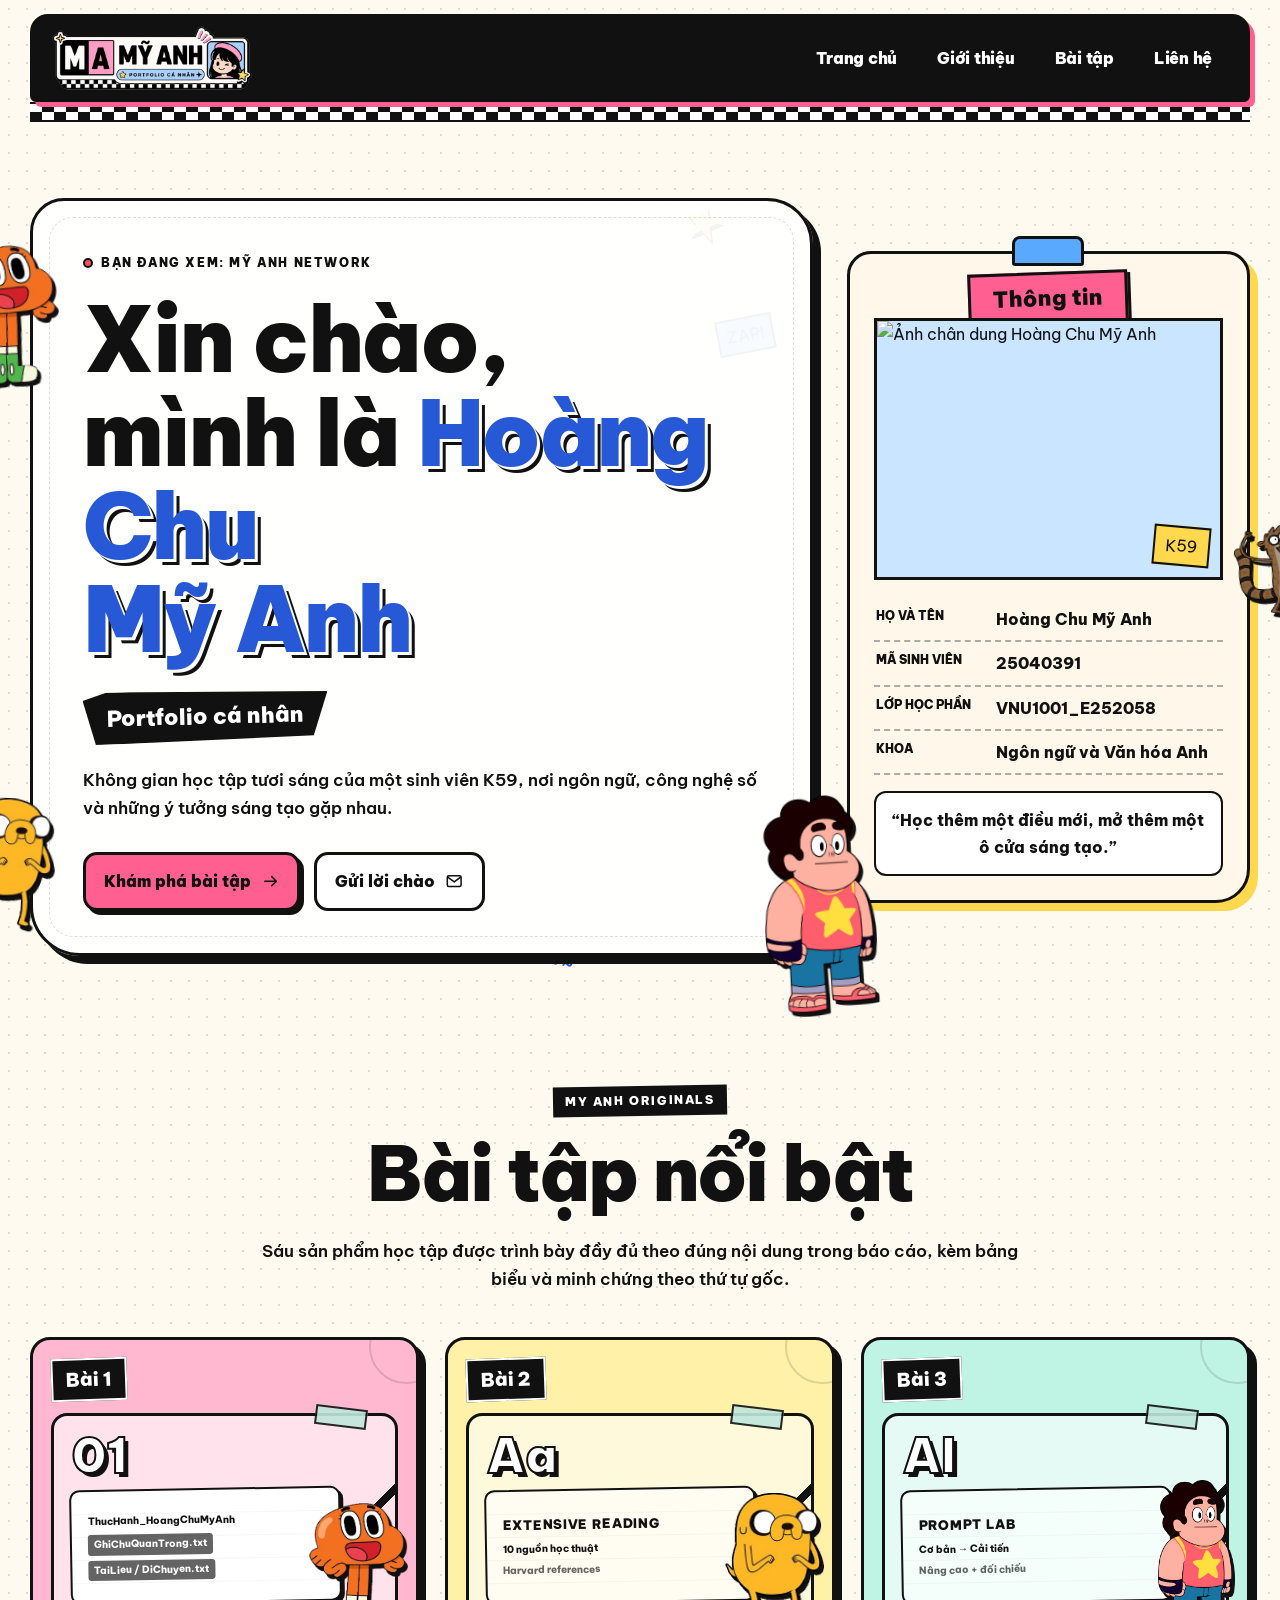
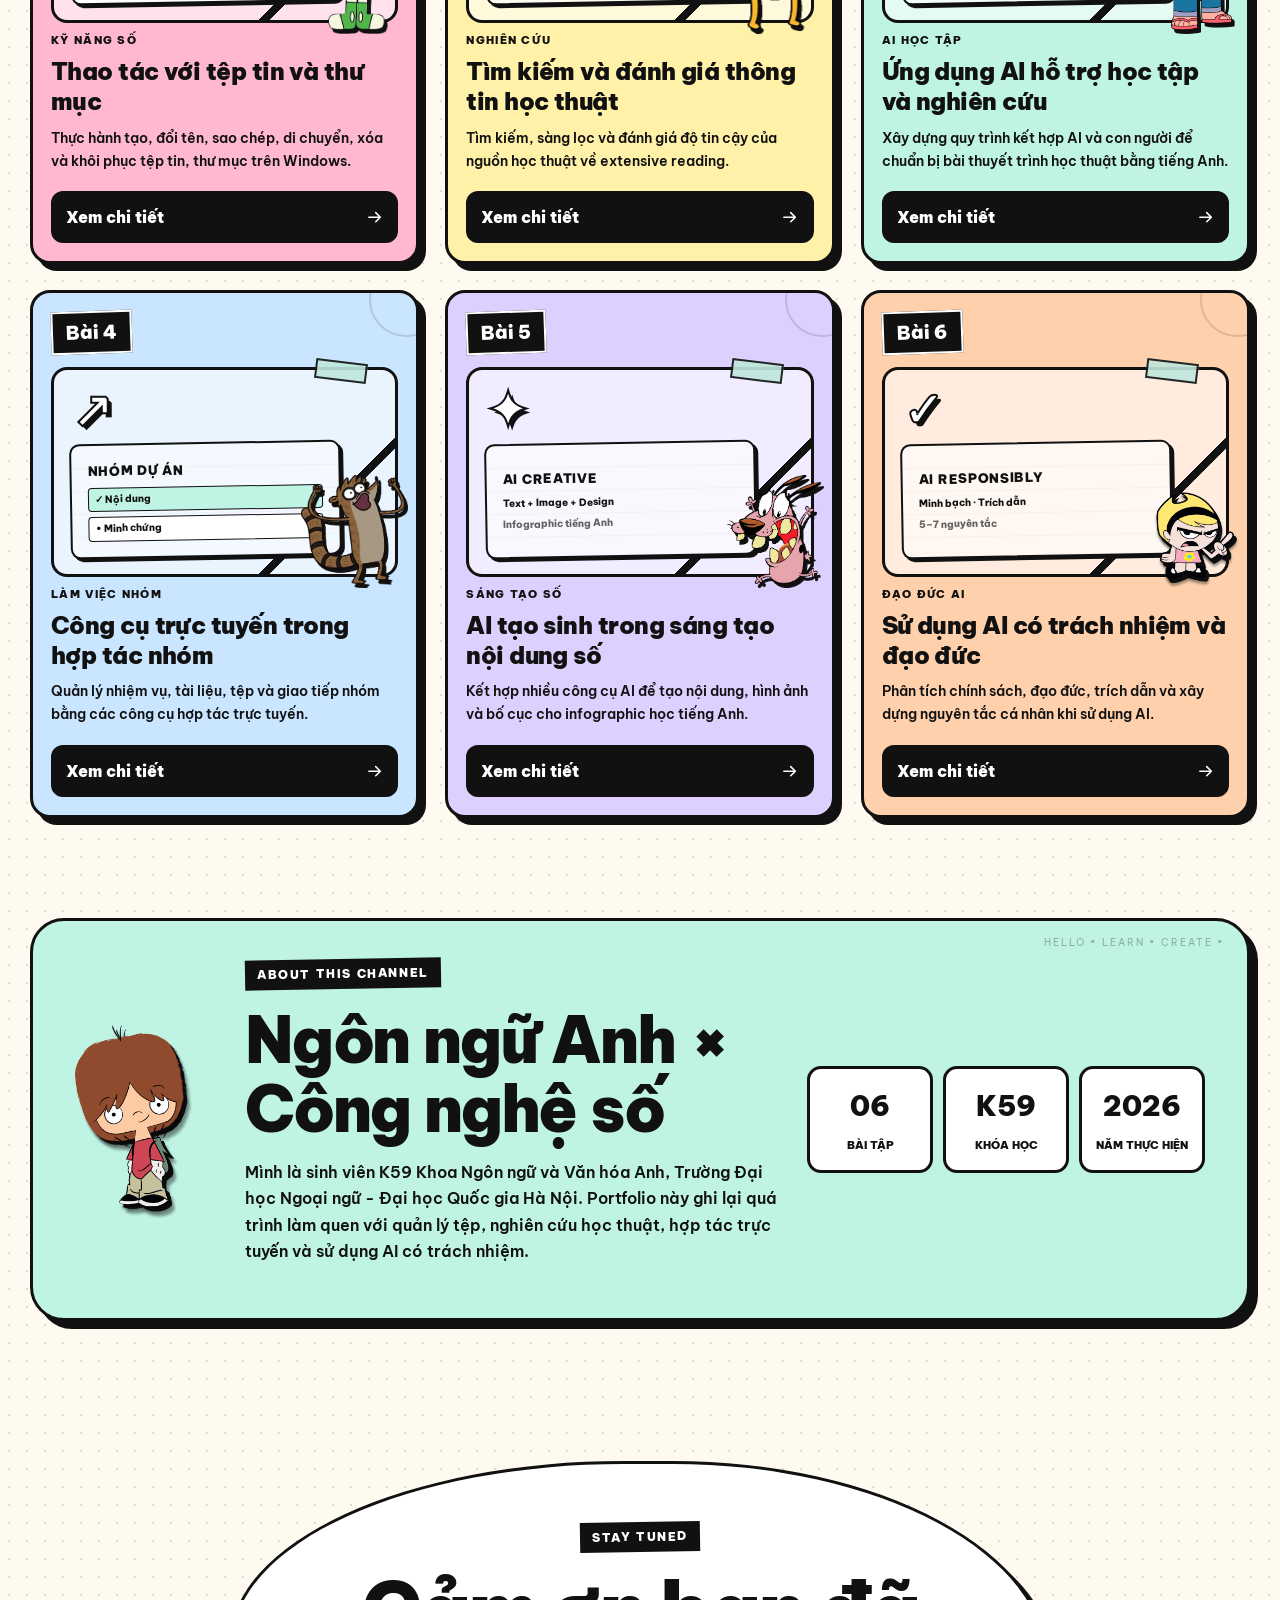
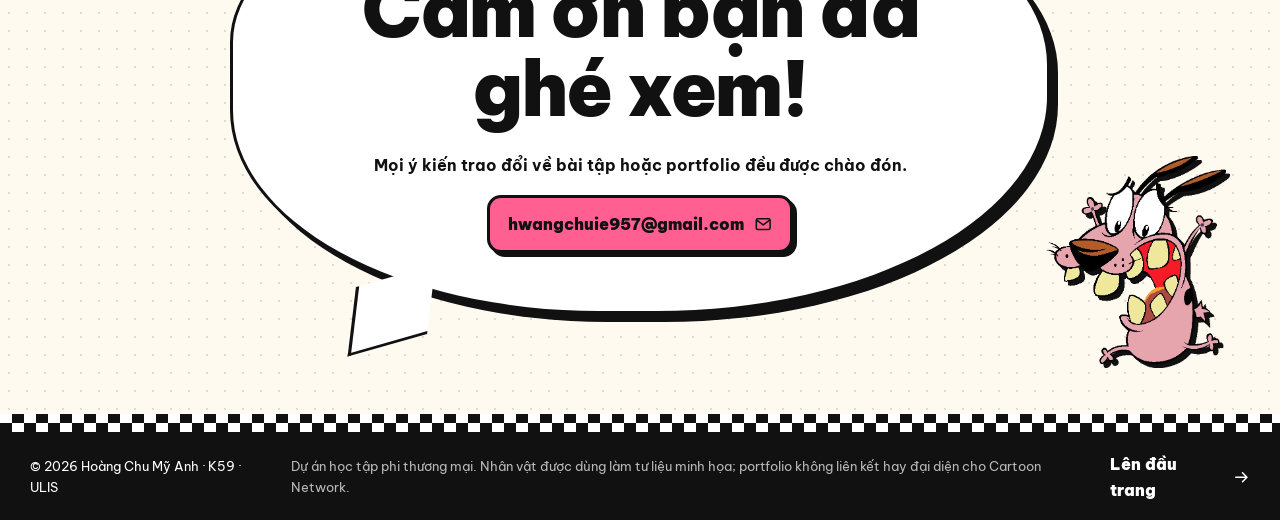
==== index.html @ 29917b9f "first commit" ====
<!doctype html>
<html lang="vi">
<head>
  <meta charset="utf-8">
  <meta name="viewport" content="width=device-width, initial-scale=1">
  <meta name="description" content="Portfolio môn Nhập môn Công nghệ số và Trí tuệ nhân tạo của Hoàng Chu Mỹ Anh, sinh viên K59 Trường Đại học Ngoại ngữ - ĐHQGHN.">
  <meta name="theme-color" content="#ff5f91">
  <title>Hoàng Chu Mỹ Anh | Portfolio NMCNS & AI</title>
  <link rel="icon" href="assets/brand/favicon.svg" type="image/svg+xml">
  <link rel="preconnect" href="https://fonts.googleapis.com">
  <link rel="preconnect" href="https://fonts.gstatic.com" crossorigin>
  <link rel="stylesheet" href="style.css">
  <script src="script.js" defer></script>
</head>
<body class="home-page">
<a class="skip-link" href="#main">Bỏ qua điều hướng</a>

<header class="site-header" id="top">
  <a class="brand" href="index.html" aria-label="Trang chủ Hoàng Chu Mỹ Anh"><img src="assets/brand/logo-my-anh.png" alt="Mỹ Anh Portfolio Network"></a>
  <button class="menu-button" type="button" aria-expanded="false" aria-controls="site-nav" aria-label="Mở menu"><svg viewBox="0 0 24 24" aria-hidden="true"><path d="M4 7h16M4 12h16M4 17h16"/></svg></button>
  <nav class="nav-links" id="site-nav" aria-label="Điều hướng chính">
    <a href="index.html#trang-chu">Trang chủ</a>
    <a href="index.html#gioi-thieu">Giới thiệu</a>
    <a href="index.html#bai-tap">Bài tập</a>
    <a href="index.html#lien-he">Liên hệ</a>
  </nav>
</header>
<div class="checker-line" aria-hidden="true"></div>

<main id="main">
  <section class="hero section-shell" id="trang-chu">
    <div class="hero-doodles" aria-hidden="true">
      <span class="doodle doodle-star">★</span><span class="doodle doodle-zap">ZAP!</span><span class="doodle doodle-wave">~~~~</span>
    </div>
    <img class="character character-darwin" src="assets/characters/darwin.png" alt="" aria-hidden="true">
    <img class="character character-jake" src="assets/characters/jake.png" alt="" aria-hidden="true">
    <div class="hero-panel reveal">
      <span class="eyebrow"><span class="on-air-dot"></span> Bạn đang xem: Mỹ Anh Network</span>
      <h1>Xin chào,<br>mình là <em>Hoàng Chu<br>Mỹ Anh</em></h1>
      <div class="hero-ribbon">Portfolio cá nhân</div>
      <p>Không gian học tập tươi sáng của một sinh viên K59, nơi ngôn ngữ, công nghệ số và những ý tưởng sáng tạo gặp nhau.</p>
      <div class="hero-actions">
        <a class="button primary" href="#bai-tap">Khám phá bài tập <svg viewBox="0 0 24 24" aria-hidden="true"><path d="M5 12h14M14 6l6 6-6 6"/></svg></a>
        <a class="button ghost" href="mailto:hwangchuie957@gmail.com">Gửi lời chào <svg viewBox="0 0 24 24" aria-hidden="true"><rect x="3" y="5" width="18" height="14" rx="2"/><path d="m4 7 8 6 8-6"/></svg></a>
      </div>
    </div>
    <aside class="profile-card reveal" id="gioi-thieu" style="--delay:100ms">
      <div class="profile-clip" aria-hidden="true"></div>
      <span class="profile-label">Thông tin</span>
      <div class="profile-main">
        <div class="profile-photo-wrap">
          <img src="assets/profile/hoang-chu-my-anh.png" alt="Ảnh chân dung Hoàng Chu Mỹ Anh">
          <span class="photo-sticker">K59</span>
        </div>
        <dl class="profile-list">
          <div><dt>Họ và tên</dt><dd>Hoàng Chu Mỹ Anh</dd></div>
          <div><dt>Mã sinh viên</dt><dd>25040391</dd></div>
          <div><dt>Lớp học phần</dt><dd>VNU1001_E252058</dd></div>
          <div><dt>Khoa</dt><dd>Ngôn ngữ và Văn hóa Anh</dd></div>
        </dl>
      </div>
      <blockquote>“Học thêm một điều mới, mở thêm một ô cửa sáng tạo.”</blockquote>
      <img class="profile-peeker" src="assets/characters/rigby.png" alt="" aria-hidden="true">
    </aside>
    <img class="character character-steven" src="assets/characters/steven.png" alt="" aria-hidden="true">
  </section>

  <section class="projects section-shell" id="bai-tap">
    <div class="section-heading reveal">
      <span class="kicker">MY ANH ORIGINALS</span>
      <h2>Bài tập nổi bật</h2>
      <p>Sáu sản phẩm học tập được trình bày đầy đủ theo đúng nội dung trong báo cáo, kèm bảng biểu và minh chứng theo thứ tự gốc.</p>
    </div>
    <div class="projects-grid">
    <article class="project-card pink reveal" style="--delay:45ms">
      <div class="project-number">Bài 1</div>
      <div class="project-visual">
        <span class="project-symbol">01</span>
        <div class="project-demo demo-files" aria-hidden="true"><span>ThucHanh_HoangChuMyAnh</span><i>GhiChuQuanTrong.txt</i><i>TaiLieu / DiChuyen.txt</i></div>
        <img class="project-character" src="assets/characters/darwin.png" alt="" aria-hidden="true">
      </div>
      <div class="project-copy">
        <span class="project-tag">Kỹ năng số</span>
        <h3>Thao tác với tệp tin và thư mục</h3>
        <p>Thực hành tạo, đổi tên, sao chép, di chuyển, xóa và khôi phục tệp tin, thư mục trên Windows.</p>
      </div>
      <a class="project-link" href="bai-1.html" aria-label="Xem chi tiết Bài 1: Thao tác với tệp tin và thư mục">Xem chi tiết <svg viewBox="0 0 24 24" aria-hidden="true"><path d="M5 12h14M14 6l6 6-6 6"/></svg></a>
    </article>
    <article class="project-card yellow reveal" style="--delay:90ms">
      <div class="project-number">Bài 2</div>
      <div class="project-visual">
        <span class="project-symbol">Aa</span>
        <div class="project-demo demo-research" aria-hidden="true"><b>EXTENSIVE READING</b><span>10 nguồn học thuật</span><i>Harvard references</i></div>
        <img class="project-character" src="assets/characters/jake.png" alt="" aria-hidden="true">
      </div>
      <div class="project-copy">
        <span class="project-tag">Nghiên cứu</span>
        <h3>Tìm kiếm và đánh giá thông tin học thuật</h3>
        <p>Tìm kiếm, sàng lọc và đánh giá độ tin cậy của nguồn học thuật về extensive reading.</p>
      </div>
      <a class="project-link" href="bai-2.html" aria-label="Xem chi tiết Bài 2: Tìm kiếm và đánh giá thông tin học thuật">Xem chi tiết <svg viewBox="0 0 24 24" aria-hidden="true"><path d="M5 12h14M14 6l6 6-6 6"/></svg></a>
    </article>
    <article class="project-card mint reveal" style="--delay:135ms">
      <div class="project-number">Bài 3</div>
      <div class="project-visual">
        <span class="project-symbol">AI</span>
        <div class="project-demo demo-prompt" aria-hidden="true"><b>PROMPT LAB</b><span>Cơ bản → Cải tiến</span><i>Nâng cao + đối chiếu</i></div>
        <img class="project-character" src="assets/characters/steven.png" alt="" aria-hidden="true">
      </div>
      <div class="project-copy">
        <span class="project-tag">AI học tập</span>
        <h3>Ứng dụng AI hỗ trợ học tập và nghiên cứu</h3>
        <p>Xây dựng quy trình kết hợp AI và con người để chuẩn bị bài thuyết trình học thuật bằng tiếng Anh.</p>
      </div>
      <a class="project-link" href="bai-3.html" aria-label="Xem chi tiết Bài 3: Ứng dụng AI hỗ trợ học tập và nghiên cứu">Xem chi tiết <svg viewBox="0 0 24 24" aria-hidden="true"><path d="M5 12h14M14 6l6 6-6 6"/></svg></a>
    </article>
    <article class="project-card blue reveal" style="--delay:180ms">
      <div class="project-number">Bài 4</div>
      <div class="project-visual">
        <span class="project-symbol">↗</span>
        <div class="project-demo demo-team" aria-hidden="true"><b>NHÓM DỰ ÁN</b><span class="task done">✓ Nội dung</span><span class="task">• Minh chứng</span></div>
        <img class="project-character" src="assets/characters/rigby.png" alt="" aria-hidden="true">
      </div>
      <div class="project-copy">
        <span class="project-tag">Làm việc nhóm</span>
        <h3>Công cụ trực tuyến trong hợp tác nhóm</h3>
        <p>Quản lý nhiệm vụ, tài liệu, tệp và giao tiếp nhóm bằng các công cụ hợp tác trực tuyến.</p>
      </div>
      <a class="project-link" href="bai-4.html" aria-label="Xem chi tiết Bài 4: Công cụ trực tuyến trong hợp tác nhóm">Xem chi tiết <svg viewBox="0 0 24 24" aria-hidden="true"><path d="M5 12h14M14 6l6 6-6 6"/></svg></a>
    </article>
    <article class="project-card purple reveal" style="--delay:225ms">
      <div class="project-number">Bài 5</div>
      <div class="project-visual">
        <span class="project-symbol">✦</span>
        <div class="project-demo demo-create" aria-hidden="true"><b>AI CREATIVE</b><span>Text + Image + Design</span><i>Infographic tiếng Anh</i></div>
        <img class="project-character" src="assets/characters/coragem.png" alt="" aria-hidden="true">
      </div>
      <div class="project-copy">
        <span class="project-tag">Sáng tạo số</span>
        <h3>AI tạo sinh trong sáng tạo nội dung số</h3>
        <p>Kết hợp nhiều công cụ AI để tạo nội dung, hình ảnh và bố cục cho infographic học tiếng Anh.</p>
      </div>
      <a class="project-link" href="bai-5.html" aria-label="Xem chi tiết Bài 5: AI tạo sinh trong sáng tạo nội dung số">Xem chi tiết <svg viewBox="0 0 24 24" aria-hidden="true"><path d="M5 12h14M14 6l6 6-6 6"/></svg></a>
    </article>
    <article class="project-card orange reveal" style="--delay:270ms">
      <div class="project-number">Bài 6</div>
      <div class="project-visual">
        <span class="project-symbol">✓</span>
        <div class="project-demo demo-ethics" aria-hidden="true"><b>AI RESPONSIBLY</b><span>Minh bạch · Trích dẫn</span><i>5–7 nguyên tắc</i></div>
        <img class="project-character" src="assets/characters/mandy.png" alt="" aria-hidden="true">
      </div>
      <div class="project-copy">
        <span class="project-tag">Đạo đức AI</span>
        <h3>Sử dụng AI có trách nhiệm và đạo đức</h3>
        <p>Phân tích chính sách, đạo đức, trích dẫn và xây dựng nguyên tắc cá nhân khi sử dụng AI.</p>
      </div>
      <a class="project-link" href="bai-6.html" aria-label="Xem chi tiết Bài 6: Sử dụng AI có trách nhiệm và đạo đức">Xem chi tiết <svg viewBox="0 0 24 24" aria-hidden="true"><path d="M5 12h14M14 6l6 6-6 6"/></svg></a>
    </article></div>
  </section>

  <section class="about-strip section-shell reveal">
    <img src="assets/characters/foster.png" alt="" aria-hidden="true" class="about-character">
    <div class="about-copy">
      <span class="kicker">ABOUT THIS CHANNEL</span>
      <h2>Ngôn ngữ Anh × Công nghệ số</h2>
      <p>Mình là sinh viên K59 Khoa Ngôn ngữ và Văn hóa Anh, Trường Đại học Ngoại ngữ - Đại học Quốc gia Hà Nội. Portfolio này ghi lại quá trình làm quen với quản lý tệp, nghiên cứu học thuật, hợp tác trực tuyến và sử dụng AI có trách nhiệm.</p>
    </div>
    <div class="about-stats" aria-label="Thông tin nhanh">
      <div><strong>06</strong><span>Bài tập</span></div>
      <div><strong>K59</strong><span>Khóa học</span></div>
      <div><strong>2026</strong><span>Năm thực hiện</span></div>
    </div>
  </section>

  <section class="contact section-shell" id="lien-he">
    <div class="contact-bubble reveal">
      <span class="kicker">STAY TUNED</span>
      <h2>Cảm ơn bạn đã ghé xem!</h2>
      <p>Mọi ý kiến trao đổi về bài tập hoặc portfolio đều được chào đón.</p>
      <a class="button primary" href="mailto:hwangchuie957@gmail.com">hwangchuie957@gmail.com <svg viewBox="0 0 24 24" aria-hidden="true"><rect x="3" y="5" width="18" height="14" rx="2"/><path d="m4 7 8 6 8-6"/></svg></a>
    </div>
    <img src="assets/characters/coragem.png" class="contact-character" alt="" aria-hidden="true">
  </section>
</main>
<footer class="site-footer">
  <div class="footer-checker" aria-hidden="true"></div>
  <div class="footer-inner">
    <p>© <span data-year></span> Hoàng Chu Mỹ Anh · K59 · ULIS</p>
    <p class="fan-note">Dự án học tập phi thương mại. Nhân vật được dùng làm tư liệu minh họa; portfolio không liên kết hay đại diện cho Cartoon Network.</p>
    <a href="#top">Lên đầu trang <svg viewBox="0 0 24 24" aria-hidden="true"><path d="M5 12h14M14 6l6 6-6 6"/></svg></a>
  </div>
</footer>
</body>
</html>
---- style.css ----
@import url("https://fonts.googleapis.com/css2?family=Be+Vietnam+Pro:wght@400;500;600;700;800;900&display=swap");


:root{
  --ink:#111111; --paper:#fffaf0; --cream:#fff7e9; --white:#ffffff;
  --pink:#ff5f91; --pink-soft:#ffb8cf; --yellow:#ffd84d; --yellow-soft:#fff1a8;
  --mint:#58d5b2; --mint-soft:#bff4e5; --blue:#59a9ff; --blue-soft:#c9e5ff;
  --purple:#a985f5; --purple-soft:#ddd0ff; --orange:#ff9b50; --orange-soft:#ffd0ac;
  --red:#f44f63; --shadow:8px 8px 0 var(--ink); --border:3px solid var(--ink);
  --radius:24px; --max:1220px;
}
*{box-sizing:border-box}
html{scroll-behavior:smooth}
body{margin:0;background:var(--paper);color:var(--ink);font-family:var(--font-body);line-height:1.65;overflow-x:hidden;background-image:radial-gradient(#1112 1px,transparent 1px);background-size:18px 18px}
img{max-width:100%}
a{color:inherit}
button,a{touch-action:manipulation}
button{font:inherit}
svg{width:1.15em;height:1.15em;fill:none;stroke:currentColor;stroke-width:2;stroke-linecap:round;stroke-linejoin:round}
.skip-link{position:fixed;left:12px;top:12px;transform:translateY(-180%);z-index:9999;background:#fff;border:var(--border);padding:10px 16px;font-weight:800}
.skip-link:focus{transform:translateY(0)}
.site-header{position:sticky;top:0;z-index:1000;max-width:var(--max);margin:14px auto 0;display:flex;align-items:center;justify-content:space-between;gap:28px;padding:8px 18px;background:var(--ink);color:white;border:var(--border);border-radius:18px 18px 6px 6px;box-shadow:5px 5px 0 #ff5f91}
.brand{display:flex;align-items:center;gap:12px;text-decoration:none;min-width:max-content}
.brand-cn{display:grid;grid-template-columns:1fr 1fr;border:2px solid white;transform:rotate(-2deg)}
.brand-cn span{display:grid;place-items:center;width:38px;height:38px;font-family:var(--font-display);font-size:27px;line-height:1}
.brand-cn span:first-child{background:white;color:black}.brand-cn span:last-child{background:black;color:white}
.brand-copy{display:flex;flex-direction:column;line-height:1}.brand-copy b{font-family:var(--font-display);font-size:18px;letter-spacing:.8px}.brand-copy small{font-size:9px;letter-spacing:1.2px;margin-top:5px}
.nav-links{display:flex;align-items:center;gap:6px}.nav-links a{font-family:var(--font-display);text-decoration:none;padding:11px 15px;border:2px solid transparent;border-radius:10px;transition:.18s ease}.nav-links a:hover,.nav-links a:focus-visible{background:var(--pink);border-color:white;transform:translateY(-2px)}
.menu-button{display:none;width:44px;height:44px;background:var(--blue);color:var(--ink);border:2px solid white;border-radius:50%;align-items:center;justify-content:center;cursor:pointer}
.checker-line,.footer-checker{height:20px;background:repeating-conic-gradient(var(--ink) 0 25%,white 0 50%) 0/24px 24px;border-block:2px solid var(--ink)}
.checker-line{max-width:var(--max);margin:0 auto}
.section-shell{width:min(var(--max),calc(100% - 32px));margin-inline:auto}
.hero{position:relative;display:grid;grid-template-columns:minmax(0,1.32fr) minmax(330px,.68fr);gap:34px;align-items:center;padding:76px 0 90px;min-height:720px}
.hero-panel{position:relative;background:rgba(255,255,255,.95);border:var(--border);border-radius:34px 46px 30px 50px;padding:48px 50px 42px;box-shadow:var(--shadow);z-index:3;transform:rotate(-.6deg)}
.eyebrow,.kicker{display:inline-flex;align-items:center;gap:8px;font-size:12px;font-weight:900;letter-spacing:1.6px;text-transform:uppercase}.on-air-dot{width:10px;height:10px;background:var(--red);border:2px solid var(--ink);border-radius:50%;animation:pulse 1.6s infinite}
.hero h1,.assignment-hero h1,.section-heading h2,.about-strip h2,.contact h2{font-family:var(--font-display);letter-spacing:.4px;line-height:.96;margin:18px 0 24px;font-weight:900}
.hero h1{font-size:clamp(58px,7vw,104px)}.hero h1 em{color:#2759d7;font-style:normal;text-shadow:3px 3px 0 white,6px 6px 0 var(--ink)}
.hero-ribbon{display:inline-block;background:var(--ink);color:white;padding:8px 24px;font-family:var(--font-display);font-size:22px;transform:rotate(-1.5deg);clip-path:polygon(0 15%,10% 0,100% 8%,94% 92%,5% 100%)}
.hero-panel>p{max-width:690px;font-size:17px;font-weight:600;margin:24px 0 0}.hero-actions{display:flex;flex-wrap:wrap;gap:14px;margin-top:30px}
.button{display:inline-flex;align-items:center;justify-content:center;gap:10px;text-decoration:none;font-weight:900;padding:13px 18px;border:var(--border);border-radius:14px;transition:.18s ease;cursor:pointer}.button.primary{background:var(--pink);box-shadow:4px 4px 0 var(--ink)}.button.ghost{background:white}.button:hover,.button:focus-visible{transform:translate(3px,3px);box-shadow:1px 1px 0 var(--ink)}
.profile-card{position:relative;background:var(--cream);border:var(--border);border-radius:24px 24px 34px 24px;padding:64px 24px 24px;box-shadow:8px 8px 0 var(--yellow);z-index:4}.profile-clip{position:absolute;top:-18px;left:50%;width:72px;height:30px;border:var(--border);background:var(--blue);transform:translateX(-50%);border-radius:8px 8px 3px 3px}.profile-label{position:absolute;top:18px;left:50%;transform:translateX(-50%) rotate(-2deg);background:var(--pink);border:var(--border);padding:5px 22px;font-family:var(--font-display);font-size:22px;box-shadow:3px 3px 0 var(--ink)}
.profile-photo-wrap{position:relative;width:100%;aspect-ratio:4/3;border:var(--border);overflow:hidden;background:var(--blue-soft)}.profile-photo-wrap img{width:100%;height:100%;object-fit:cover;object-position:center 34%}.photo-sticker{position:absolute;right:10px;bottom:10px;background:var(--yellow);border:2px solid var(--ink);padding:5px 10px;font-family:var(--font-display);transform:rotate(5deg)}
.profile-list{display:grid;gap:0;margin:18px 0 16px}.profile-list div{display:grid;grid-template-columns:110px 1fr;gap:10px;padding:8px 2px;border-bottom:2px dashed #1115}.profile-list dt{font-size:12px;font-weight:900;text-transform:uppercase}.profile-list dd{margin:0;font-weight:800}.profile-card blockquote{margin:14px 0 0;padding:14px;border:2px solid var(--ink);background:white;border-radius:12px;font-weight:800;text-align:center}.profile-peeker{position:absolute;width:110px;right:-44px;top:36%;z-index:-1;transform:rotate(6deg)}
.character{position:absolute;pointer-events:none;z-index:2;filter:drop-shadow(4px 5px 0 #111)}.character-darwin{width:120px;left:-58px;top:90px;transform:rotate(-6deg)}.character-jake{width:120px;left:-35px;bottom:70px;transform:rotate(4deg)}.character-steven{width:128px;left:58%;bottom:40px;transform:rotate(-5deg)}
.hero-doodles{position:absolute;inset:0;pointer-events:none}.hero-doodles .doodle{position:absolute;font-family:var(--font-display);z-index:1}.doodle-star{right:43%;top:60px;font-size:48px;color:var(--yellow);transform:rotate(12deg);text-shadow:3px 3px 0 var(--ink)}.doodle-zap{right:39%;top:195px;background:var(--blue);border:2px solid var(--ink);padding:3px 8px;transform:rotate(-11deg)}.doodle-wave{left:40%;bottom:58px;color:#2759d7;font-size:30px;transform:rotate(7deg)}
.projects{padding:40px 0 100px}.section-heading{text-align:center;max-width:760px;margin:0 auto 44px}.section-heading h2,.about-strip h2,.contact h2{font-size:clamp(44px,6vw,76px)}.section-heading p{font-size:17px;font-weight:600}.section-heading .kicker,.about-copy .kicker,.contact .kicker{background:var(--ink);color:white;padding:5px 12px;transform:rotate(-1deg)}
.projects-grid{display:grid;grid-template-columns:repeat(3,1fr);gap:26px}.project-card{position:relative;display:flex;flex-direction:column;min-height:500px;border:var(--border);border-radius:20px;padding:18px;box-shadow:7px 7px 0 var(--ink);overflow:hidden;transition:.2s ease}.project-card:hover{transform:translateY(-7px) rotate(-.5deg);box-shadow:11px 12px 0 var(--ink)}.project-card.pink{background:var(--pink-soft)}.project-card.yellow{background:var(--yellow-soft)}.project-card.mint{background:var(--mint-soft)}.project-card.blue{background:var(--blue-soft)}.project-card.purple{background:var(--purple-soft)}.project-card.orange{background:var(--orange-soft)}
.project-number{align-self:flex-start;background:var(--ink);color:white;border:2px solid white;padding:4px 13px;font-family:var(--font-display);font-size:19px;transform:rotate(-2deg);z-index:2}.project-visual{position:relative;height:190px;margin:12px 0 8px;border:var(--border);background:#fff8;border-radius:16px;overflow:hidden}.project-visual:before{content:"";position:absolute;inset:0;background:linear-gradient(135deg,transparent 75%,#111 75% 77%,transparent 77%)}.project-symbol{position:absolute;left:18px;top:16px;font-family:var(--font-display);font-size:64px;line-height:1;color:white;-webkit-text-stroke:2px var(--ink);text-shadow:4px 4px 0 var(--ink)}.project-visual img{position:absolute;right:-8px;bottom:-18px;width:125px;max-height:180px;object-fit:contain;filter:drop-shadow(3px 4px 0 #111)}.project-card:nth-child(3) .project-visual img{width:110px}.project-card:nth-child(4) .project-visual img{width:145px}.project-copy{display:flex;flex-direction:column;flex:1}.project-tag{font-size:11px;font-weight:900;text-transform:uppercase;letter-spacing:1.3px}.project-copy h3{font-family:var(--font-display);font-size:24px;line-height:1.15;margin:8px 0 10px}.project-copy p{margin:0;font-size:14px;font-weight:600}.project-link{display:flex;align-items:center;justify-content:space-between;margin-top:18px;background:var(--ink);color:white;padding:11px 13px;border-radius:12px;text-decoration:none;font-weight:900;border:2px solid var(--ink)}.project-link:hover,.project-link:focus-visible{background:white;color:var(--ink)}
.about-strip{position:relative;display:grid;grid-template-columns:140px 1fr auto;gap:30px;align-items:center;background:var(--mint-soft);border:var(--border);border-radius:34px;padding:38px 42px;box-shadow:var(--shadow);margin-bottom:110px}.about-character{height:190px;object-fit:contain;filter:drop-shadow(4px 4px 0 #111)}.about-copy h2{font-size:clamp(38px,5vw,64px);margin:16px 0}.about-copy p{font-weight:600;max-width:700px}.about-stats{display:grid;grid-template-columns:repeat(3,1fr);gap:10px}.about-stats div{min-width:105px;background:white;border:var(--border);padding:14px;text-align:center;border-radius:14px}.about-stats strong{display:block;font-family:var(--font-display);font-size:28px}.about-stats span{font-size:11px;font-weight:900;text-transform:uppercase}
.contact{position:relative;min-height:430px;display:grid;place-items:center;padding:30px 0 100px}.contact-bubble{position:relative;width:min(820px,85%);background:white;border:var(--border);border-radius:48% 46% 48% 45%/40% 45% 48% 45%;padding:58px;text-align:center;box-shadow:var(--shadow);z-index:2}.contact-bubble:after{content:"";position:absolute;left:15%;bottom:-36px;width:70px;height:70px;background:white;border-left:var(--border);border-bottom:var(--border);transform:skew(-24deg) rotate(-18deg);z-index:-1}.contact-bubble p{font-weight:700}.contact-character{position:absolute;width:180px;right:2%;bottom:50px;filter:drop-shadow(4px 4px 0 #111)}
.site-footer{background:var(--ink);color:white}.footer-checker{border-top:none}.footer-inner{width:min(var(--max),calc(100% - 32px));margin:auto;min-height:86px;display:flex;align-items:center;justify-content:space-between;gap:24px}.footer-inner p{margin:0;font-size:13px}.footer-inner a{display:flex;align-items:center;gap:8px;font-weight:900;text-decoration:none}.fan-note{opacity:.7}
/* Assignment pages */
.assignment-pink{--page-accent:var(--pink)}.assignment-yellow{--page-accent:var(--yellow)}.assignment-mint{--page-accent:var(--mint)}.assignment-blue{--page-accent:var(--blue)}.assignment-purple{--page-accent:var(--purple)}.assignment-orange{--page-accent:var(--orange)}
.assignment-hero{display:grid;grid-template-columns:1fr 360px;gap:50px;align-items:center;padding:72px 0 70px}.assignment-hero-copy{background:white;border:var(--border);border-radius:28px;padding:38px 42px;box-shadow:var(--shadow)}.back-link{display:inline-flex;align-items:center;gap:8px;font-weight:900;text-decoration:none}.assignment-badge{display:block;width:max-content;background:var(--page-accent);border:2px solid var(--ink);padding:5px 12px;margin-top:24px;font-weight:900;text-transform:uppercase;letter-spacing:1px;transform:rotate(-1deg)}.assignment-hero h1{font-size:clamp(48px,6vw,82px);margin:20px 0}.assignment-hero-copy>p{font-size:17px;font-weight:600;max-width:780px}.assignment-meta{display:flex;flex-wrap:wrap;gap:8px;margin-top:24px}.assignment-meta span{background:var(--cream);border:2px solid var(--ink);border-radius:999px;padding:5px 11px;font-size:12px;font-weight:900}
.assignment-channel-card{position:relative;height:360px;background:var(--page-accent);border:var(--border);border-radius:26px;box-shadow:var(--shadow);overflow:hidden;padding:24px;transform:rotate(1.5deg)}.channel-now{display:inline-block;background:var(--ink);color:white;border:2px solid white;padding:4px 9px;font-size:11px;font-weight:900;letter-spacing:1px}.assignment-channel-card strong{display:block;font-family:var(--font-display);font-size:145px;line-height:.9;color:white;-webkit-text-stroke:3px var(--ink);text-shadow:6px 6px 0 var(--ink);margin-top:20px}.assignment-channel-card small{position:relative;display:block;max-width:190px;font-weight:900;font-size:15px;z-index:2}.assignment-channel-card img{position:absolute;right:-30px;bottom:-20px;width:190px;max-height:245px;object-fit:contain;filter:drop-shadow(4px 4px 0 #111)}
.article-layout{display:grid;grid-template-columns:260px minmax(0,1fr);gap:30px;align-items:start;padding-bottom:90px}.article-sidebar{position:sticky;top:116px}.sidebar-box{background:var(--page-accent);border:var(--border);border-radius:18px;padding:18px;box-shadow:5px 5px 0 var(--ink)}.sidebar-title{display:block;font-family:var(--font-display);border-bottom:2px solid var(--ink);padding-bottom:10px}.toc{display:grid;gap:6px;margin-top:12px}.toc a{font-size:12px;font-weight:800;text-decoration:none;padding:7px 8px;border-radius:8px}.toc a:hover,.toc a:focus-visible{background:white}.sidebar-email{display:flex;align-items:center;justify-content:space-between;gap:8px;margin-top:16px;background:var(--ink);color:white;border:2px solid var(--ink);border-radius:12px;padding:11px;text-decoration:none;font-size:12px;font-weight:900}
.report-content{min-width:0;background:white;border:var(--border);border-radius:28px;padding:clamp(24px,5vw,64px);box-shadow:8px 8px 0 color-mix(in srgb,var(--page-accent) 75%,#111);font-family:var(--font-body);line-height:1.72}.report-content>p:first-child{font-weight:800;text-align:center}.report-content h2{scroll-margin-top:130px;font-family:var(--font-display);font-size:clamp(25px,3vw,36px);line-height:1.25;margin:52px 0 18px;padding-left:14px;border-left:8px solid var(--page-accent)}.report-content h3{font-family:var(--font-display);margin-top:35px}.report-content p{margin:12px 0;text-align:justify}.report-content strong{font-weight:800}.report-content em{color:#555}.report-content ul,.report-content ol{padding-left:24px}.report-content li{margin:7px 0}.report-content a{color:#174ea6}.report-content .table-scroll{overflow-x:auto;margin:26px 0;border:2px solid var(--ink);border-radius:12px;background:white}.report-content table{border-collapse:collapse;width:100%;min-width:640px;font-size:14px}.report-content th,.report-content td{border:1px solid #555;padding:11px 12px;text-align:left;vertical-align:top}.report-content th{background:color-mix(in srgb,var(--page-accent) 35%,white);font-weight:800}.report-content tr:nth-child(even) td{background:#fafafa}.report-figure{margin:26px auto;display:grid;place-items:center;background:#f7f7f7;border:2px solid #1112;border-radius:14px;padding:14px;overflow:hidden}.report-figure img{display:block;max-height:780px;object-fit:contain;cursor:zoom-in}.report-caption{font-size:13px;font-weight:800;text-align:center!important;color:#555;margin:28px 0 5px!important}.report-content>figure:first-of-type img[alt*="ULIS"]{max-width:180px}.report-content blockquote{border-left:8px solid var(--page-accent);background:var(--cream);padding:16px 20px;margin:22px 0}
.assignment-pagination{display:grid;grid-template-columns:1fr auto 1fr;gap:16px;padding-bottom:100px}.assignment-pagination a{display:flex;align-items:center;gap:12px;background:white;border:var(--border);border-radius:15px;padding:14px 16px;text-decoration:none;box-shadow:4px 4px 0 var(--ink);font-weight:900}.assignment-pagination a:last-child{justify-content:flex-end;text-align:right}.assignment-pagination small{display:block;font-size:10px;text-transform:uppercase;letter-spacing:1px}.assignment-pagination .all-projects{background:var(--page-accent);align-self:center}.assignment-pagination a:hover,.assignment-pagination a:focus-visible{transform:translate(3px,3px);box-shadow:1px 1px 0 var(--ink)}
.lightbox{position:fixed;inset:0;z-index:2000;background:#000d;display:grid;place-items:center;padding:40px}.lightbox[hidden]{display:none}.lightbox img{max-width:min(1200px,94vw);max-height:88vh;object-fit:contain;background:white;border:3px solid white}.lightbox-close{position:fixed;right:22px;top:22px;width:48px;height:48px;border:2px solid white;border-radius:50%;display:grid;place-items:center;background:var(--pink);cursor:pointer}
.reveal{opacity:0;transform:translateY(22px) scale(.985);transition:opacity .55s ease var(--delay,0ms),transform .55s cubic-bezier(.2,.8,.2,1) var(--delay,0ms)}.reveal.is-visible{opacity:1;transform:none}
@keyframes pulse{0%,100%{box-shadow:0 0 0 0 #f44f6377}50%{box-shadow:0 0 0 7px transparent}}
:focus-visible{outline:4px solid #2759d7;outline-offset:3px}
@media (max-width:1050px){.hero{grid-template-columns:1fr;max-width:850px}.profile-card{max-width:650px;margin:auto}.profile-main{display:grid;grid-template-columns:260px 1fr;gap:18px}.character-steven{left:auto;right:10%;bottom:32%}.projects-grid{grid-template-columns:repeat(2,1fr)}.about-strip{grid-template-columns:110px 1fr}.about-stats{grid-column:1/-1}.assignment-hero{grid-template-columns:1fr 290px}.article-layout{grid-template-columns:220px minmax(0,1fr)}}
@media (max-width:760px){.site-header{margin:8px 8px 0;border-radius:14px;padding:8px 10px}.checker-line{margin:0 8px}.brand-copy{display:none}.menu-button{display:flex}.nav-links{position:absolute;left:0;right:0;top:calc(100% + 4px);display:none;flex-direction:column;align-items:stretch;background:var(--ink);padding:12px;border:var(--border);border-radius:12px;box-shadow:5px 5px 0 var(--pink)}.nav-links.open{display:flex}.nav-links a{text-align:center}.hero{padding-top:54px;min-height:auto}.hero-panel{padding:36px 24px}.hero h1{font-size:clamp(48px,16vw,72px)}.hero h1 em{text-shadow:2px 2px 0 white,4px 4px 0 var(--ink)}.hero-ribbon{font-size:17px}.hero-actions{flex-direction:column}.button{width:100%}.profile-card{padding-inline:17px}.profile-main{display:block}.profile-list div{grid-template-columns:100px 1fr}.profile-peeker,.character-steven,.character-jake{display:none}.character-darwin{width:76px;left:auto;right:-5px;top:32px}.projects-grid{grid-template-columns:1fr}.project-card{min-height:460px}.about-strip{grid-template-columns:1fr;text-align:center;padding:28px 20px}.about-character{height:140px;margin:auto}.about-stats{grid-template-columns:repeat(3,1fr);width:100%}.about-stats div{min-width:0;padding:9px}.contact-bubble{width:100%;padding:42px 20px}.contact-character{width:105px;right:-24px;bottom:35px}.footer-inner{flex-direction:column;text-align:center;padding:22px 0}.fan-note{display:none}.assignment-hero{grid-template-columns:1fr;padding-top:50px}.assignment-hero-copy{padding:28px 22px}.assignment-channel-card{height:270px}.assignment-channel-card strong{font-size:110px}.article-layout{display:block}.article-sidebar{position:static;margin-bottom:20px}.toc{grid-template-columns:repeat(2,1fr)}.report-content{padding:25px 18px}.report-content p{text-align:left}.assignment-pagination{grid-template-columns:1fr 1fr}.assignment-pagination .all-projects{grid-column:1/-1;grid-row:2;justify-content:center}.lightbox{padding:12px}.lightbox-close{right:12px;top:12px}}
@media (max-width:480px){.section-shell{width:min(100% - 20px,var(--max))}.hero h1{font-size:48px}.project-visual{height:165px}.about-stats{grid-template-columns:1fr}.toc{grid-template-columns:1fr}.assignment-channel-card img{width:150px}.report-content table{min-width:560px}}
@media (prefers-reduced-motion:reduce){html{scroll-behavior:auto}*,*::before,*::after{animation:none!important;transition:none!important}.reveal{opacity:1;transform:none}.project-card:hover{transform:none}}

/* 2026 polish pass: cleaner brand, intentional character placement, richer assignment previews */
.brand{height:66px;min-width:250px}.brand img{display:block;width:auto;height:66px;max-width:310px;object-fit:contain;object-position:left center}
.hero{isolation:isolate;overflow:visible}.hero-panel,.profile-card{isolation:isolate}
.character,.profile-peeker{filter:drop-shadow(3px 4px 0 #111)}
.character-darwin{width:104px;left:-78px;top:124px;z-index:7;transform:rotate(-4deg)}
.character-jake{width:92px;left:-70px;bottom:116px;z-index:7;transform:rotate(3deg)}
.character-steven{width:108px;left:auto;right:31%;bottom:34px;z-index:7;transform:rotate(-3deg)}
.profile-peeker{width:84px;right:-70px;top:42%;z-index:7;transform:rotate(4deg)}
.hero-panel:after{content:"";position:absolute;inset:16px;border:1px dashed #1112;border-radius:24px;pointer-events:none}
.project-visual{height:210px;background:rgba(255,255,255,.6);overflow:visible}
.project-visual:after{content:"";position:absolute;right:28px;top:-9px;width:48px;height:16px;background:#bfe7dc;border:2px solid #111;transform:rotate(7deg);opacity:.9;z-index:4}
.project-symbol{font-size:48px;z-index:5}
.project-demo{position:absolute;left:16px;right:54px;top:72px;bottom:17px;padding:14px 16px;background:#fff;border:2px solid #111;border-radius:10px;box-shadow:3px 3px 0 #111;display:flex;flex-direction:column;justify-content:center;gap:5px;overflow:hidden;z-index:2;transform:rotate(-1deg)}
.project-demo:before{content:"";position:absolute;inset:0;background:linear-gradient(transparent 22px,#1111 23px);background-size:100% 23px;pointer-events:none}.project-demo>*{position:relative;z-index:1}
.project-demo b{font-family:var(--font-display);font-size:13px;letter-spacing:.7px}.project-demo span,.project-demo i{font-size:10px;font-weight:800;font-style:normal}.project-demo i{opacity:.65}
.project-character{position:absolute!important;right:-10px!important;bottom:-10px!important;width:96px!important;max-height:150px!important;z-index:6!important;object-fit:contain!important}
.project-card:nth-child(3) .project-character{width:82px!important}.project-card:nth-child(4) .project-character{width:104px!important}.project-card:nth-child(5) .project-character{width:94px!important}.project-card:nth-child(6) .project-character{width:82px!important}
.demo-files i{display:block;background:#111;color:#fff;padding:2px 6px;border-radius:3px;width:max-content;max-width:100%;white-space:nowrap}.demo-research{background:#fffdf2}.demo-prompt{background:#f4fffb}.demo-team{background:#f4f8ff}.demo-team .task{display:block;border:1px solid #111;padding:3px 6px;border-radius:4px;background:white}.demo-team .done{background:#bff4e5}.demo-create{background:#fbf7ff}.demo-ethics{background:#fff8f2}
.project-card:before{content:"";position:absolute;width:70px;height:70px;border:2px solid #1112;border-radius:50%;right:-27px;top:-30px}.project-copy h3{min-height:56px}
.about-strip:after{content:"HELLO • LEARN • CREATE •";position:absolute;right:22px;top:14px;font-family:var(--font-display);font-size:10px;letter-spacing:2px;opacity:.3}
@media (max-width:1050px){.character-darwin{left:-34px}.character-jake{left:-28px}.character-steven{right:8%;bottom:38%}.profile-peeker{right:-44px}}
@media (max-width:760px){.brand{min-width:0;width:186px;height:58px}.brand img{width:auto;height:58px;max-width:186px}.character-darwin{right:-12px;left:auto;top:42px;width:68px}.profile-peeker,.character-steven,.character-jake{display:none}.project-visual{height:205px}.project-demo{right:52px}}

/* Vietnamese-safe typography. Be Vietnam Pro contains complete Vietnamese glyphs;
   Segoe UI and Arial are offline fallbacks on Windows. */
:root{
  --font-body: "Be Vietnam Pro", "Segoe UI", Arial, sans-serif;
  --font-display: "Be Vietnam Pro", "Segoe UI", Arial, sans-serif;
}
html{font-family:var(--font-body)}
body,button,input,textarea,select{font-family:var(--font-body);font-kerning:normal;text-rendering:optimizeLegibility}
.hero h1,.assignment-hero h1,.section-heading h2,.about-strip h2,.contact h2,
.project-copy h3,.report-content h2,.report-content h3,.profile-label,.hero-ribbon,
.project-number,.project-symbol,.about-stats strong,.assignment-channel-card strong,
.nav-links a,.project-demo b,.sidebar-title,.eyebrow,.kicker{
  font-family:var(--font-display);
  font-weight:900;
}
.hero h1,.section-heading h2,.about-strip h2,.contact h2{letter-spacing:-2px;line-height:1.04}
.about-copy h2{line-height:1.08;letter-spacing:-1.7px}
.project-copy h3{line-height:1.24;letter-spacing:-.55px}
.nav-links a{letter-spacing:-.25px}
.report-content{font-family:var(--font-body)}
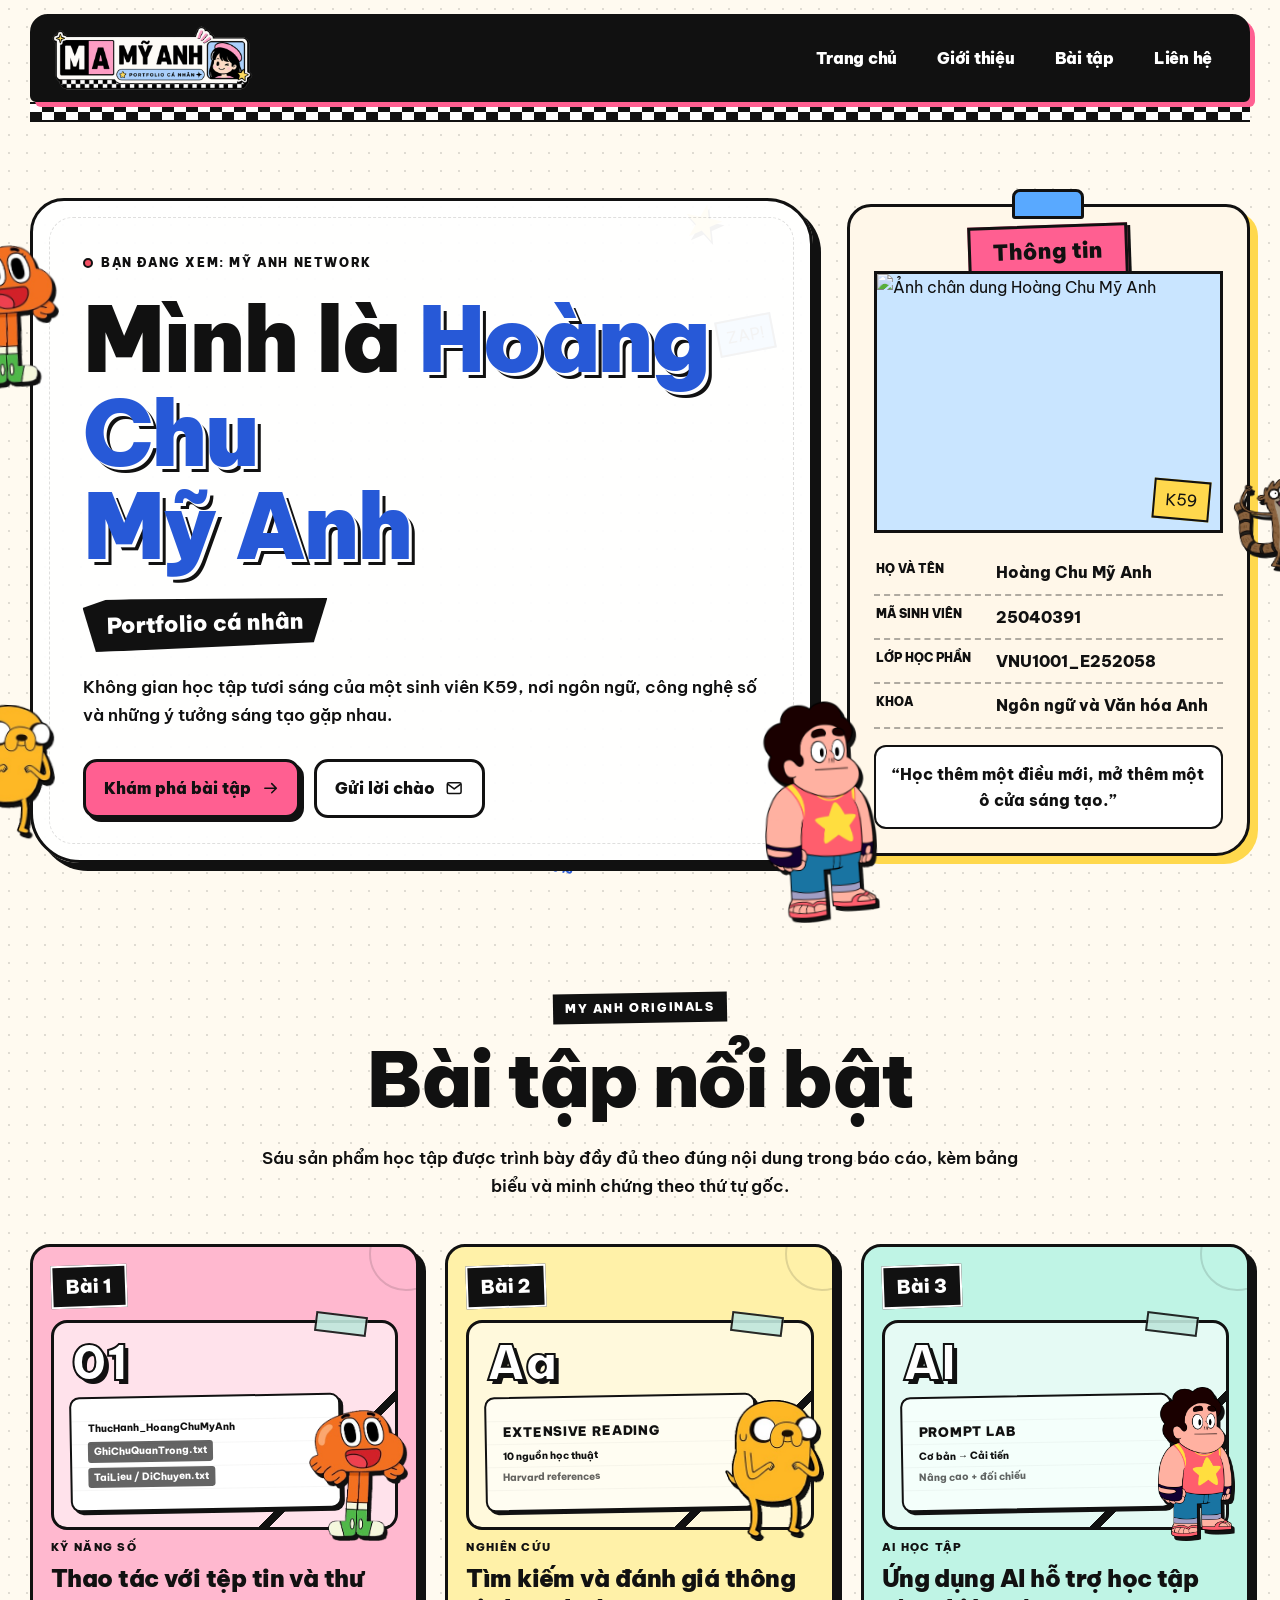
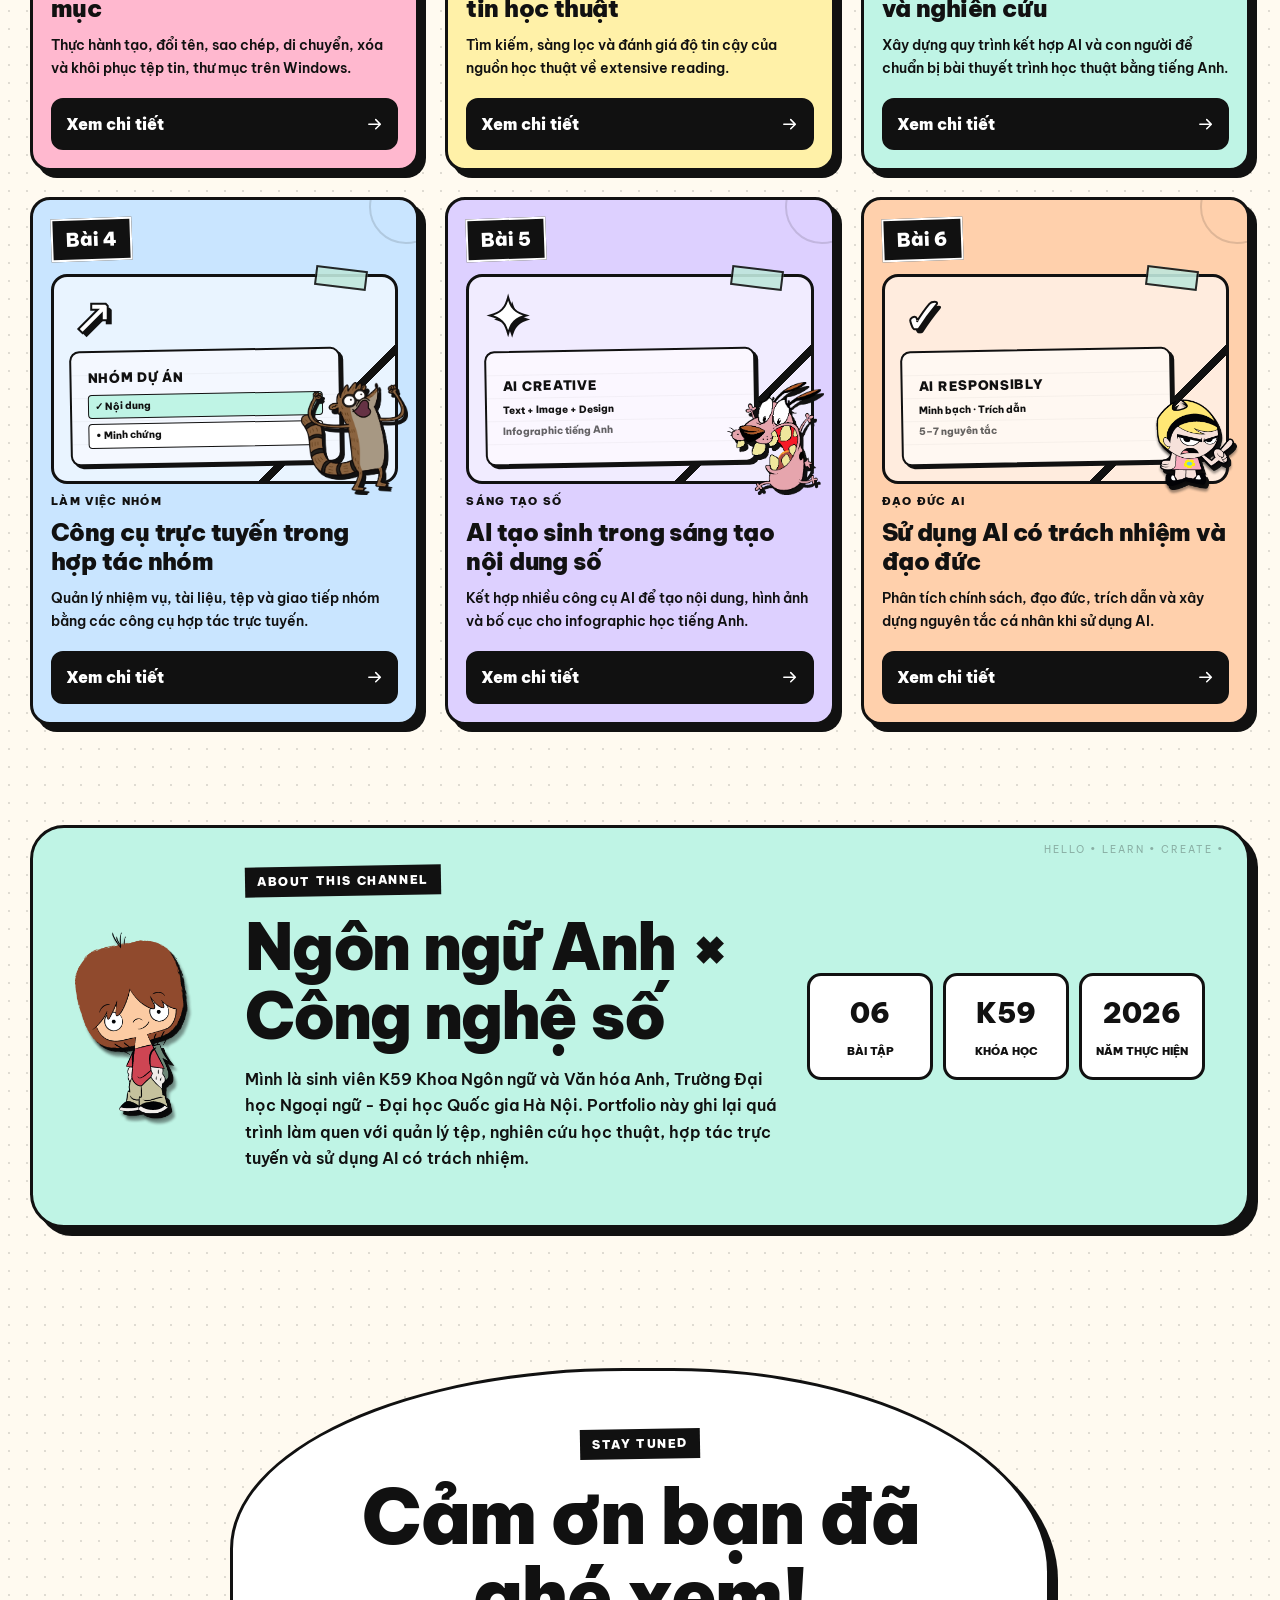
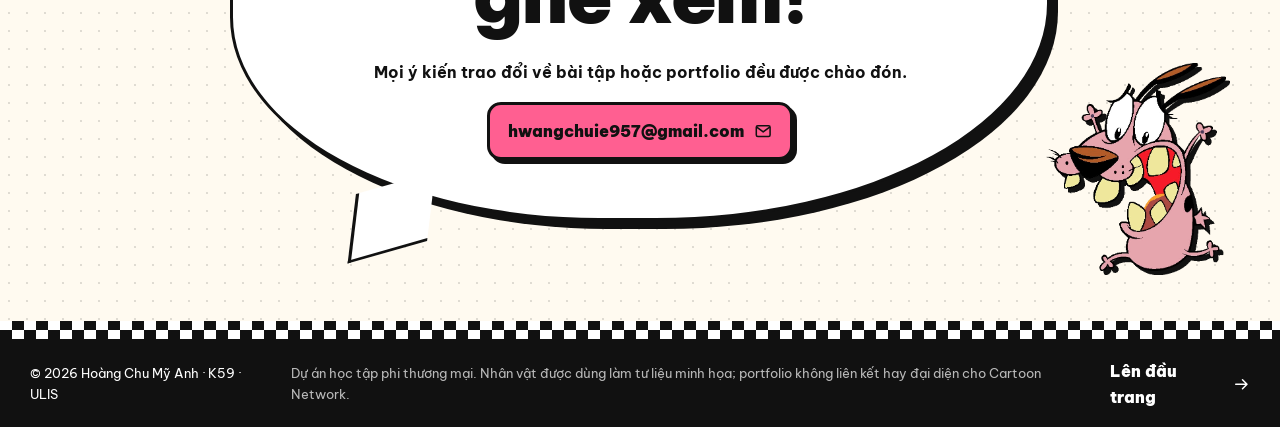
==== commit 23df10f5: "Remove Xin chao" ====
--- a/index.html
+++ b/index.html
@@ -36,7 +36,7 @@
     <img class="character character-jake" src="assets/characters/jake.png" alt="" aria-hidden="true">
     <div class="hero-panel reveal">
       <span class="eyebrow"><span class="on-air-dot"></span> Bạn đang xem: Mỹ Anh Network</span>
-      <h1>Xin chào,<br>mình là <em>Hoàng Chu<br>Mỹ Anh</em></h1>
+      <h1>Mình là <em>Hoàng Chu<br>Mỹ Anh</em></h1>
       <div class="hero-ribbon">Portfolio cá nhân</div>
       <p>Không gian học tập tươi sáng của một sinh viên K59, nơi ngôn ngữ, công nghệ số và những ý tưởng sáng tạo gặp nhau.</p>
       <div class="hero-actions">
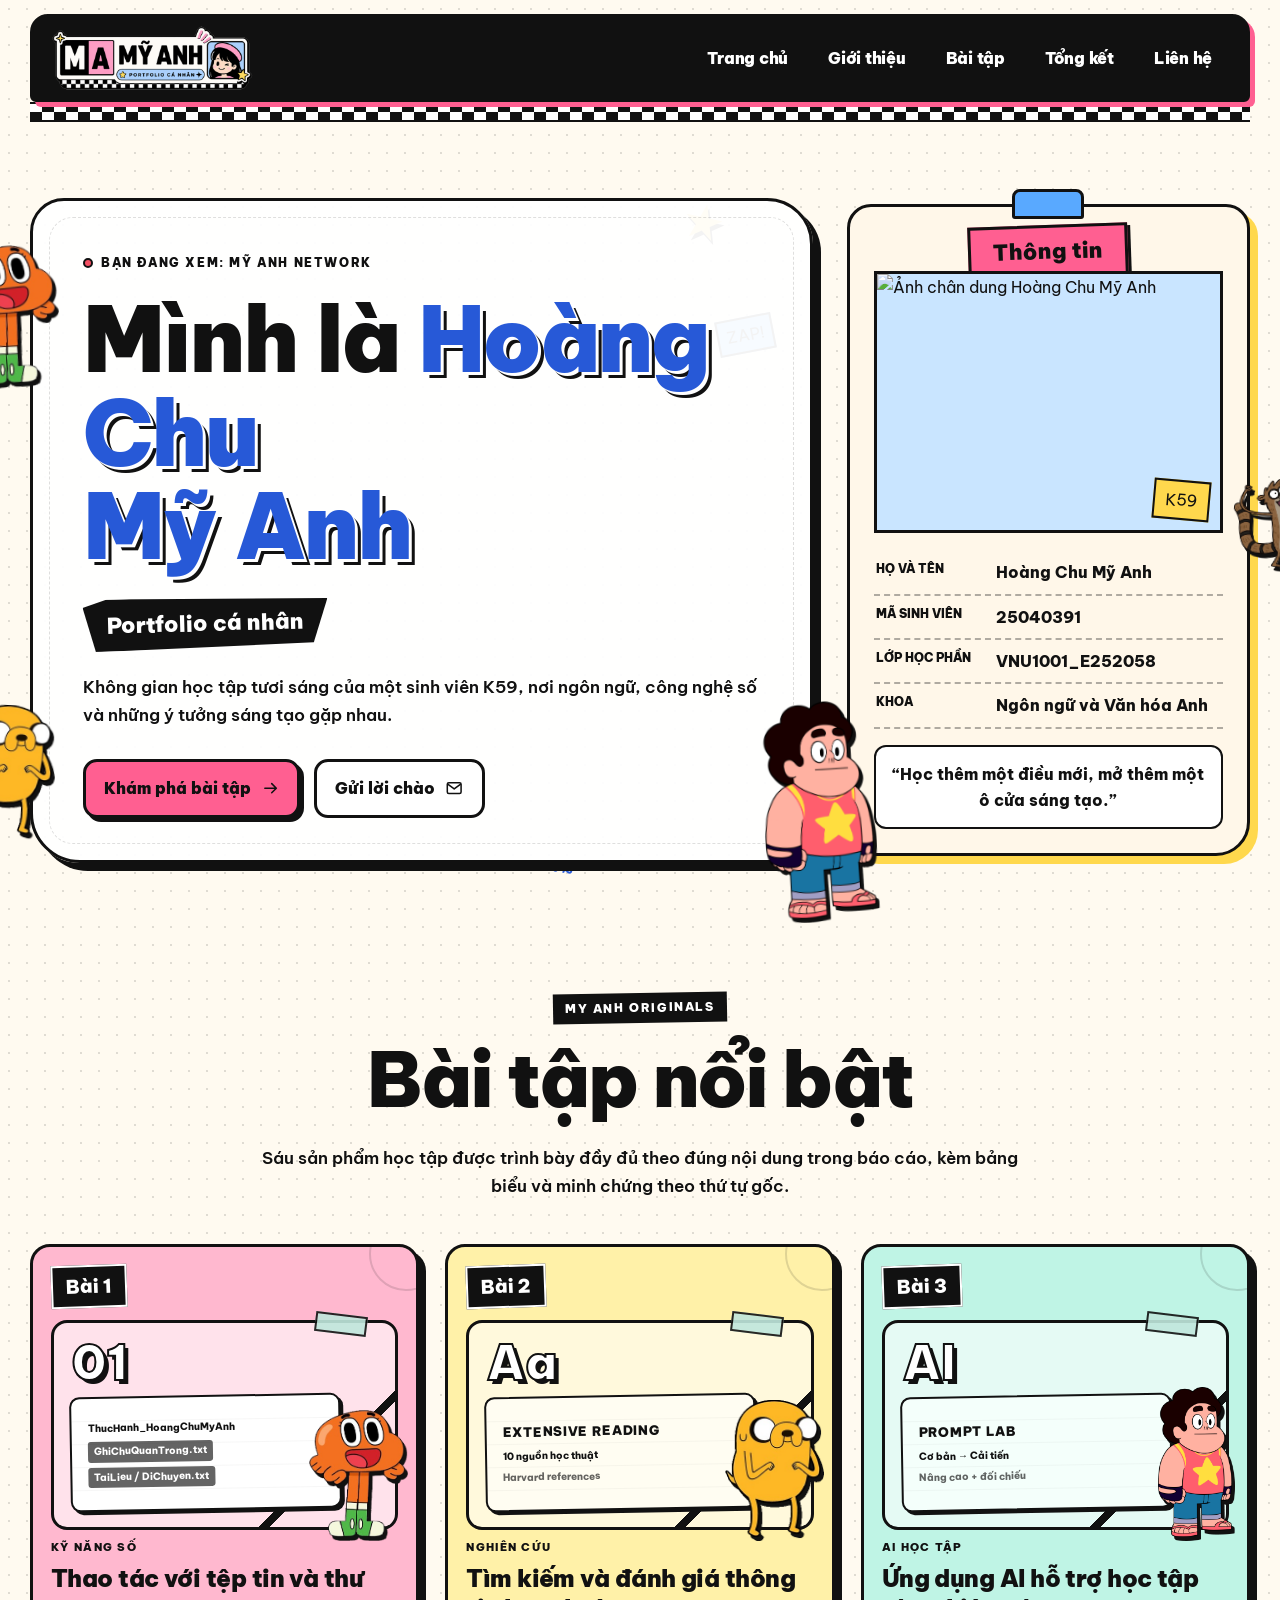
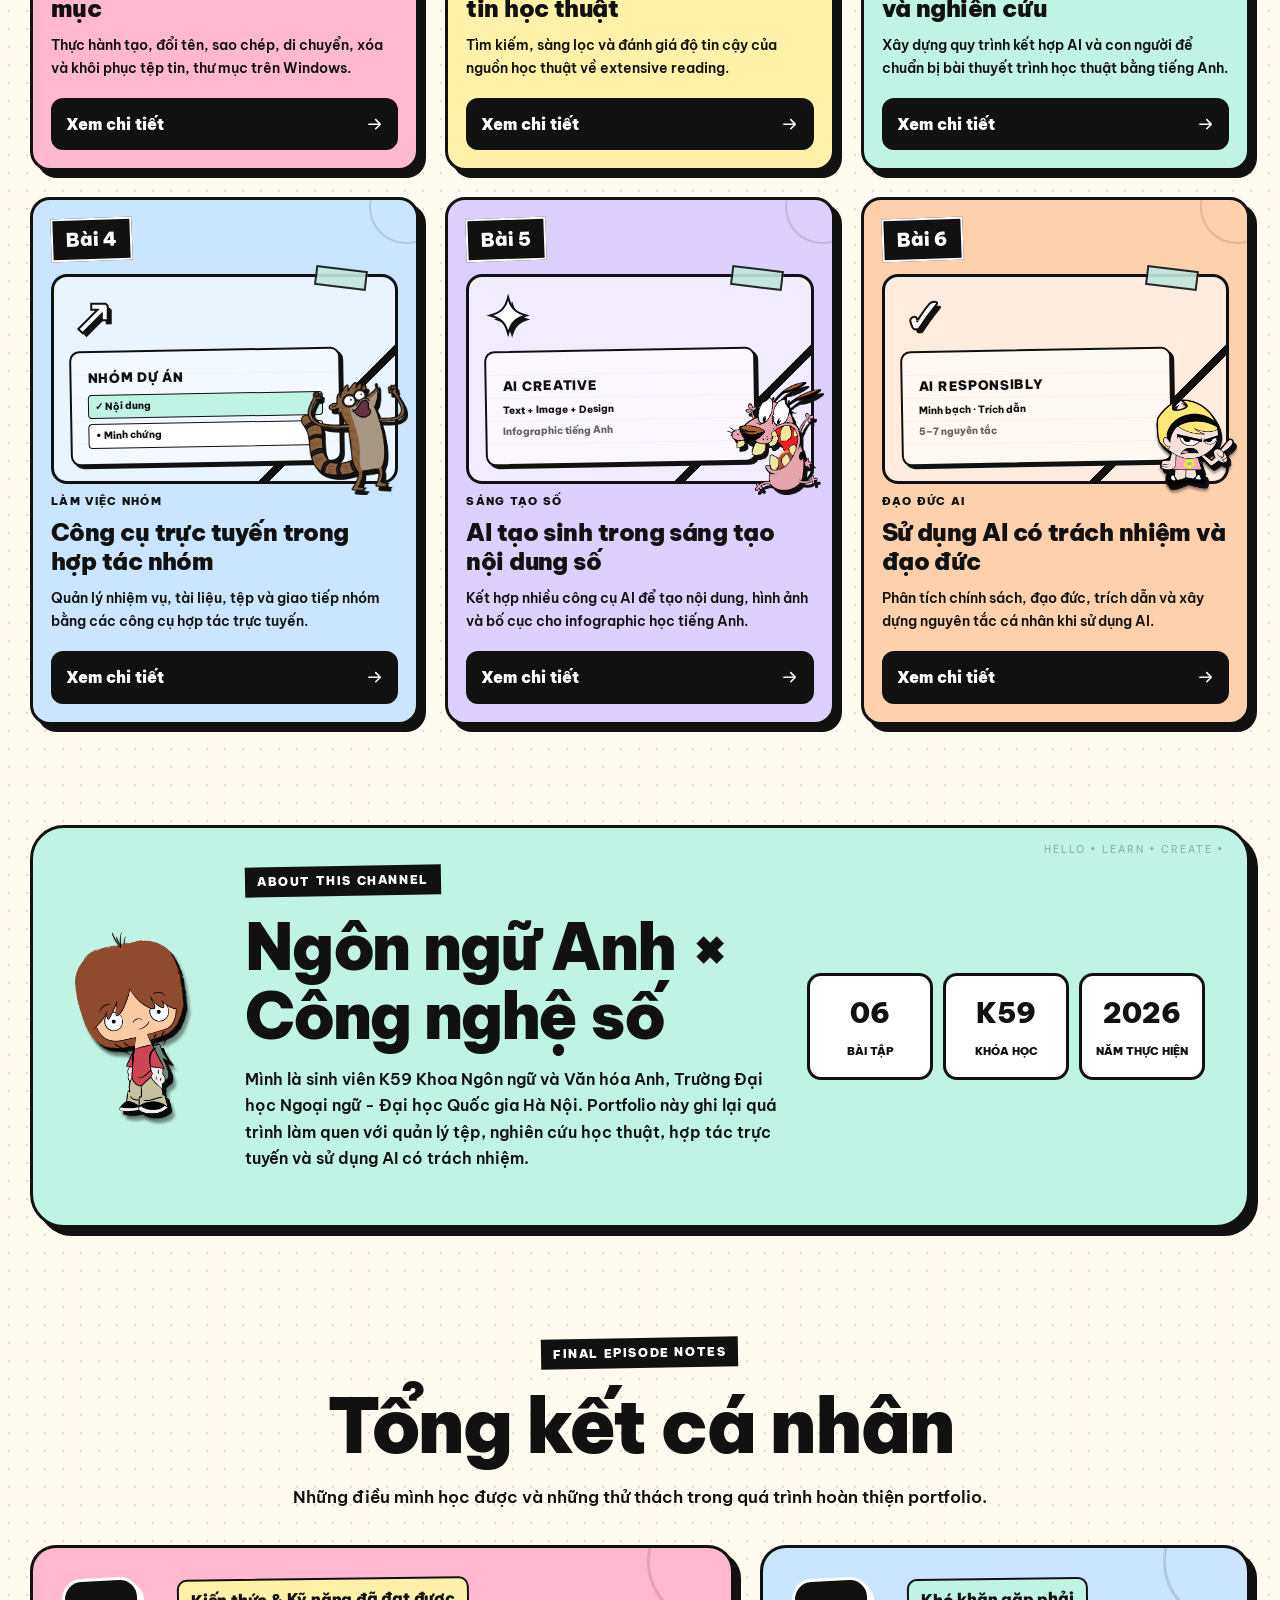
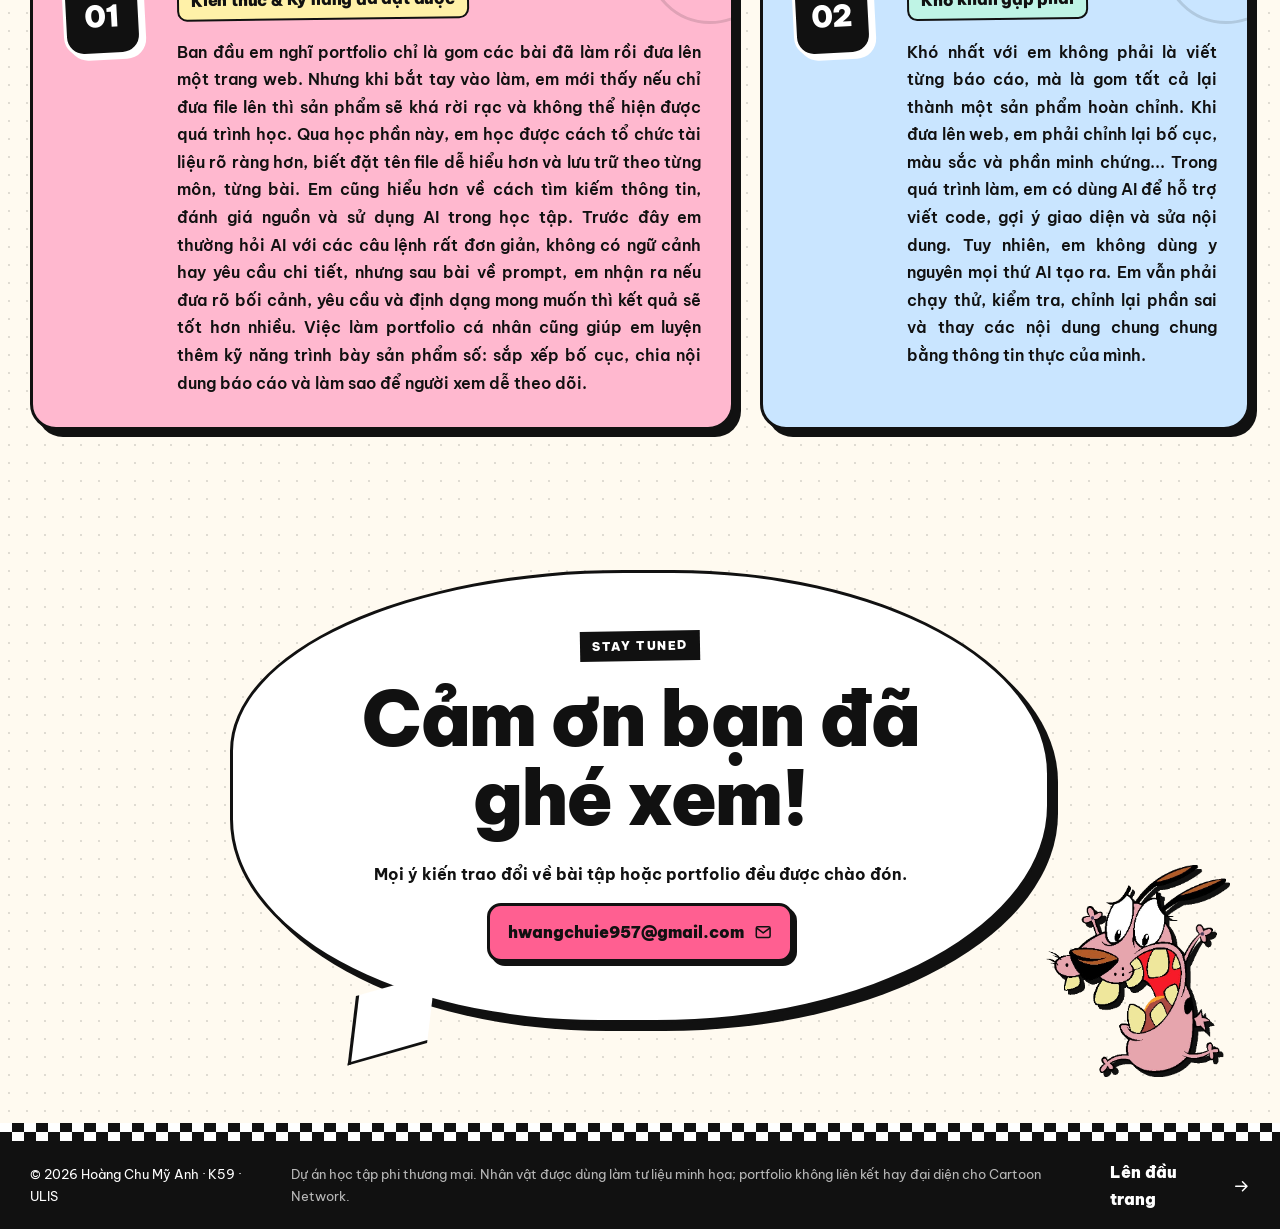
==== commit d809e975: "Add sum" ====
--- a/index.html
+++ b/index.html
@@ -22,6 +22,7 @@
     <a href="index.html#trang-chu">Trang chủ</a>
     <a href="index.html#gioi-thieu">Giới thiệu</a>
     <a href="index.html#bai-tap">Bài tập</a>
+    <a href="index.html#tong-ket">Tổng kết</a>
     <a href="index.html#lien-he">Liên hệ</a>
   </nav>
 </header>
@@ -172,6 +173,31 @@
     </div>
   </section>
 
+
+  <section class="reflection section-shell" id="tong-ket">
+    <div class="section-heading reveal">
+      <span class="kicker">FINAL EPISODE NOTES</span>
+      <h2>Tổng kết cá nhân</h2>
+      <p>Những điều mình học được và những thử thách trong quá trình hoàn thiện portfolio.</p>
+    </div>
+    <div class="reflection-grid">
+      <article class="reflection-card reflection-learning reveal" style="--delay:60ms">
+        <div class="reflection-index">01</div>
+        <div class="reflection-content">
+          <span class="reflection-label">Kiến thức &amp; Kỹ năng đã đạt được</span>
+          <p>Ban đầu em nghĩ portfolio chỉ là gom các bài đã làm rồi đưa lên một trang web. Nhưng khi bắt tay vào làm, em mới thấy nếu chỉ đưa file lên thì sản phẩm sẽ khá rời rạc và không thể hiện được quá trình học. Qua học phần này, em học được cách tổ chức tài liệu rõ ràng hơn, biết đặt tên file dễ hiểu hơn và lưu trữ theo từng môn, từng bài. Em cũng hiểu hơn về cách tìm kiếm thông tin, đánh giá nguồn và sử dụng AI trong học tập. Trước đây em thường hỏi AI với các câu lệnh rất đơn giản, không có ngữ cảnh hay yêu cầu chi tiết, nhưng sau bài về prompt, em nhận ra nếu đưa rõ bối cảnh, yêu cầu và định dạng mong muốn thì kết quả sẽ tốt hơn nhiều. Việc làm portfolio cá nhân cũng giúp em luyện thêm kỹ năng trình bày sản phẩm số: sắp xếp bố cục, chia nội dung báo cáo và làm sao để người xem dễ theo dõi.</p>
+        </div>
+      </article>
+      <article class="reflection-card reflection-challenge reveal" style="--delay:120ms">
+        <div class="reflection-index">02</div>
+        <div class="reflection-content">
+          <span class="reflection-label">Khó khăn gặp phải</span>
+          <p>Khó nhất với em không phải là viết từng báo cáo, mà là gom tất cả lại thành một sản phẩm hoàn chỉnh. Khi đưa lên web, em phải chỉnh lại bố cục, màu sắc và phần minh chứng... Trong quá trình làm, em có dùng AI để hỗ trợ viết code, gợi ý giao diện và sửa nội dung. Tuy nhiên, em không dùng y nguyên mọi thứ AI tạo ra. Em vẫn phải chạy thử, kiểm tra, chỉnh lại phần sai và thay các nội dung chung chung bằng thông tin thực của mình.</p>
+        </div>
+      </article>
+    </div>
+  </section>
+
   <section class="contact section-shell" id="lien-he">
     <div class="contact-bubble reveal">
       <span class="kicker">STAY TUNED</span>
--- a/style.css
+++ b/style.css
@@ -108,3 +108,22 @@
 .project-copy h3{line-height:1.24;letter-spacing:-.55px}
 .nav-links a{letter-spacing:-.25px}
 .report-content{font-family:var(--font-body)}
+
+.toc-empty{display:block;font-size:14px;color:#666;font-weight:700}
+
+/* Personal reflection / summary */
+.reflection{padding:0 0 110px;scroll-margin-top:120px}
+.reflection .section-heading{margin-bottom:34px}
+.reflection .section-heading h2{font-family:var(--font-display);font-size:clamp(44px,6vw,76px);letter-spacing:-2px;line-height:1.04;margin:18px 0 18px;font-weight:900}
+.reflection-grid{display:grid;grid-template-columns:1.18fr .82fr;gap:26px;align-items:stretch}
+.reflection-card{position:relative;display:grid;grid-template-columns:92px 1fr;gap:22px;border:var(--border);border-radius:26px;padding:30px;box-shadow:7px 7px 0 var(--ink);overflow:hidden}
+.reflection-card:before{content:"";position:absolute;width:120px;height:120px;border:3px solid #1112;border-radius:50%;right:-42px;top:-50px}
+.reflection-learning{background:var(--pink-soft)}
+.reflection-challenge{background:var(--blue-soft)}
+.reflection-index{display:grid;place-items:center;align-self:start;width:78px;height:78px;background:var(--ink);color:white;border:3px solid white;border-radius:20px;font-family:var(--font-display);font-size:30px;font-weight:900;transform:rotate(-3deg);box-shadow:4px 4px 0 #fff}
+.reflection-label{display:inline-block;background:white;border:2px solid var(--ink);border-radius:10px;padding:6px 12px;font-weight:900;letter-spacing:-.2px;transform:rotate(-.7deg)}
+.reflection-content p{margin:18px 0 0;font-size:15.5px;line-height:1.78;font-weight:600;text-align:justify}
+.reflection-learning .reflection-label{background:var(--yellow-soft)}
+.reflection-challenge .reflection-label{background:var(--mint-soft)}
+@media (max-width:1050px){.reflection-grid{grid-template-columns:1fr}.reflection-card{grid-template-columns:78px 1fr}}
+@media (max-width:760px){.reflection{padding-bottom:80px}.reflection-card{grid-template-columns:1fr;padding:22px}.reflection-index{width:64px;height:64px;font-size:25px}.reflection-content p{text-align:left;font-size:14.5px}.reflection .section-heading h2{font-size:clamp(42px,13vw,62px)}}
